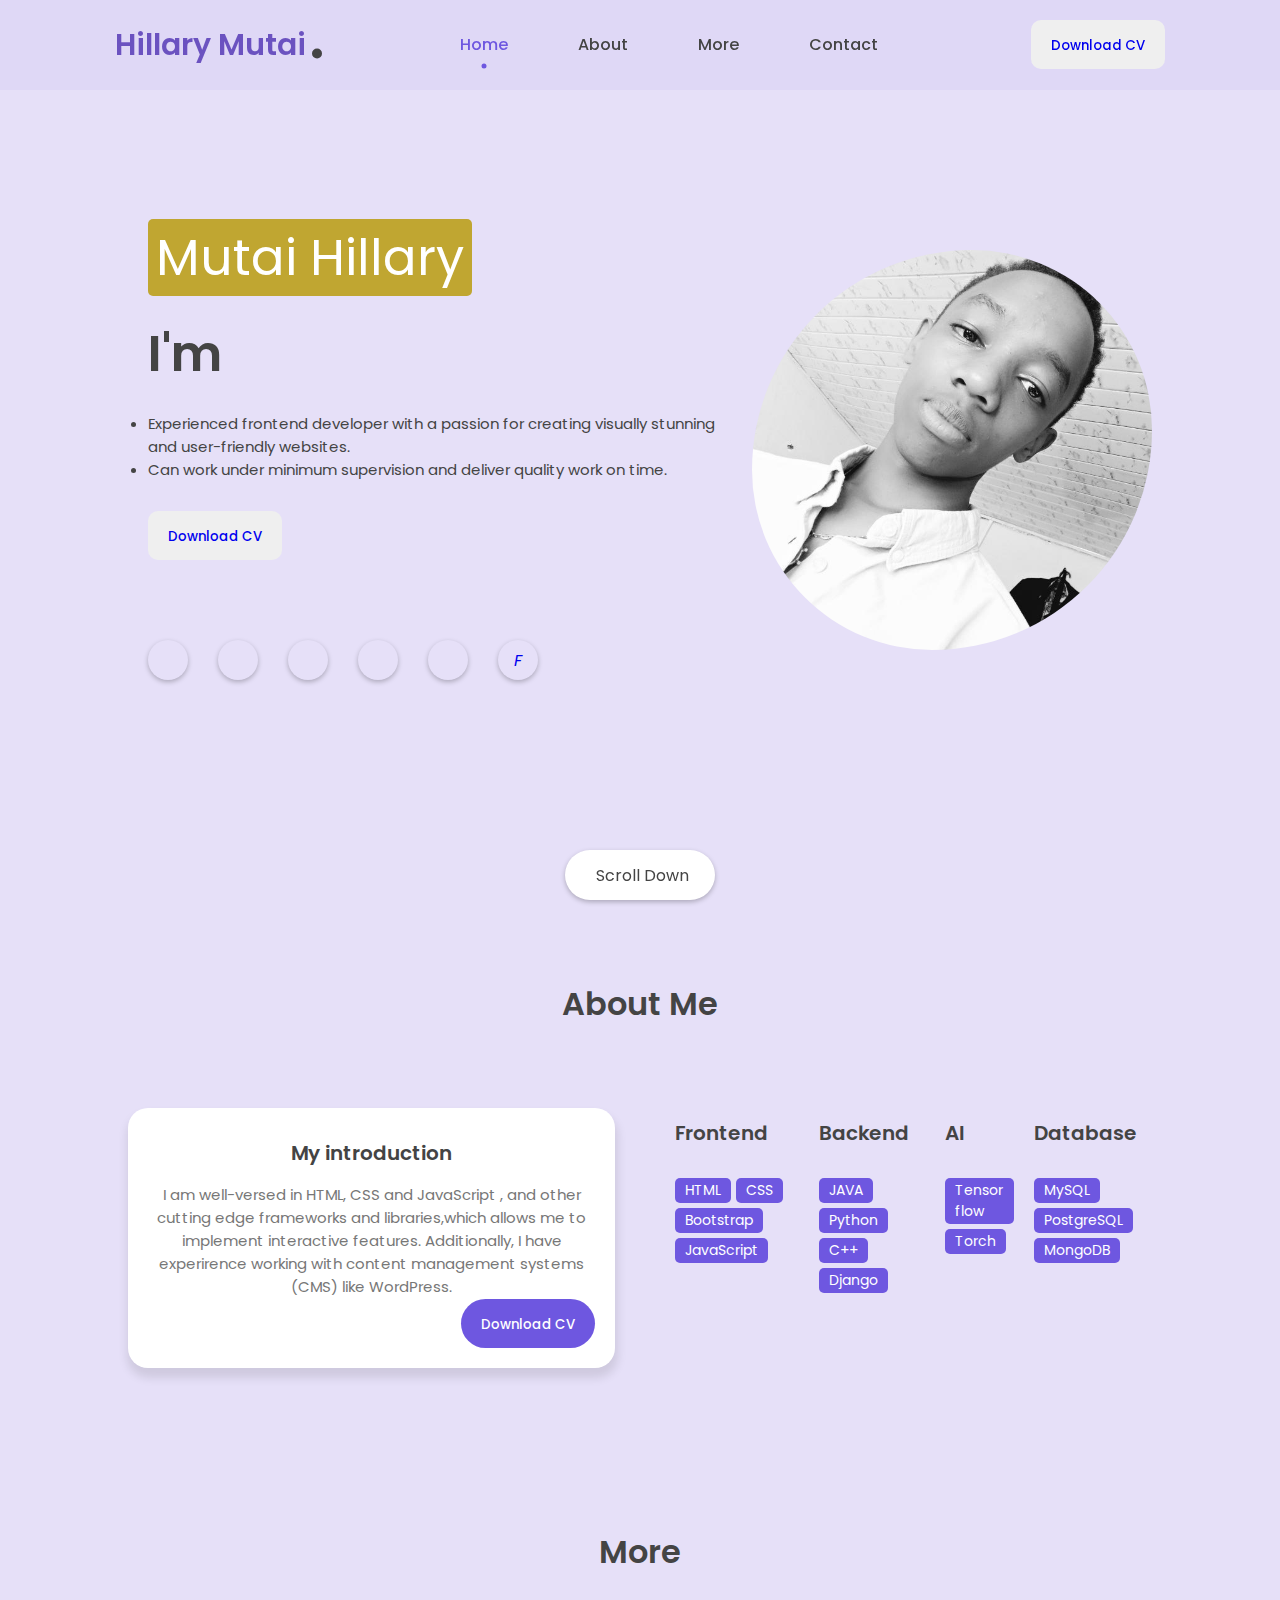
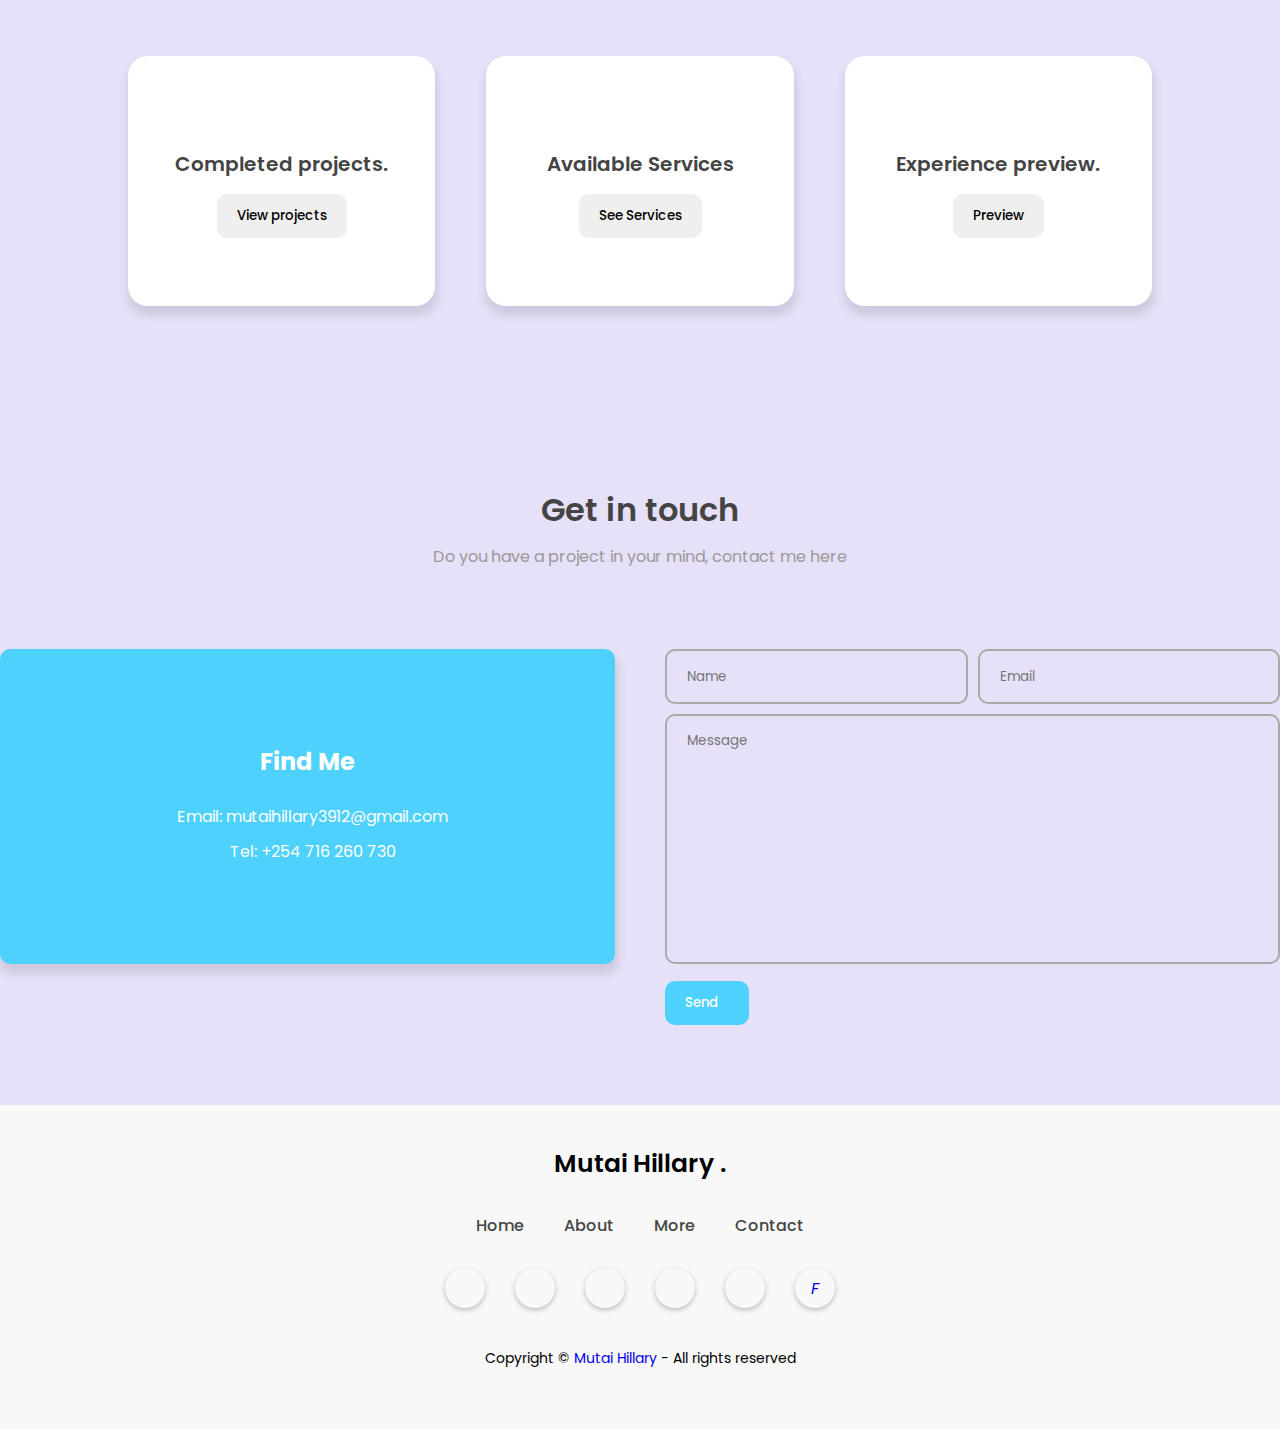
==== Mutaihillary.pt/index.html @ 70c1d271 "Add files via upload" ====
<!DOCTYPE html>
<html lang="en">

<head>
    <meta charset="UTF-8">
    <meta name="viewport" content="width=device-width, initial-scale=1.0">

    <!-- --------- UNICONS ---------- -->
    <link rel="stylesheet" href="https://unicons.iconscout.com/release/v4.0.8/css/line.css">

    <!-- --------- CSS ---------- -->
    <link rel="stylesheet" href="static/style.css">
    <!--<link rel="stylesheet" href="static/style2.css">-->

    <!-- --------- FAVICON ---------- -->
    <link rel="shortcut icon" href="static/file.png" type="image/x-icon">

    <title>Portfolio | Mutai Hillary</title>
</head>

<body>
    <div class="container">
        <!-- --------------- HEADER --------------- -->
        <nav id="header">
            <div class="nav-logo">
                <p class="nav-name">Hillary Mutai</p>
                <span>.</span>
            </div>
            <div class="nav-menu" id="myNavMenu">
                <ul class="nav_menu_list">
                    <li class="nav_list">
                        <a href="#home" class="nav-link active-link">Home</a>
                        <div class="circle"></div>
                    </li>
                    <li class="nav_list">
                        <a href="#about" class="nav-link">About</a>
                        <div class="circle"></div>
                    </li>
                    <li class="nav_list">
                        <a href="#projects" class="nav-link">More</a>
                        <div class="circle"></div>
                    </li>
                    <li class="nav_list">
                        <a href="#contact" class="nav-link">Contact</a>
                        <div class="circle"></div>
                    </li>
                </ul>
            </div>
            <div class="nav-button">
                <button class="btn"><a
                    href="https://d.docs.live.net/e5773b0137649f0c/Hillary%20Kiprotich%20Mutai%20CV.docx">Download
                    CV <i class="uil uil-file-alt"></i></a></button>
            </div>
            <div class="nav-menu-btn">
                <i class="uil uil-bars" onclick="myMenuFunction()"></i>
            </div>
        </nav>


        <!-- -------------- MAIN ---------------- -->
        <main class="wrapper">
            <!-- -------------- FEATURED BOX ---------------- -->
            <section class="featured-box" id="home">
                <div class="featured-text">
                    <div class="featured-text-card">
                        <span>Mutai Hillary</span>
                    </div>
                    <div class="featured-name">
                        <p>I'm <span class="typedText"></span></p>
                    </div>
                    <div class="featured-text-info">
                        <ul>
                            <li>
                                <p>Experienced frontend developer with a passion for creating visually stunning
                                    and user-friendly websites.
                                </p>
                            </li>
                            <li>
                                <p>Can work under minimum supervision and deliver quality work on time.
                                </p>
                            </li>
                        </ul>
                    </div>
                    <div class="featured-text-btn">
                        <!-- <button class="btn blue-btn">Hire Me</button> -->
                        <button class="btn"><a
                                href="https://d.docs.live.net/e5773b0137649f0c/Hillary%20Kiprotich%20Mutai%20CV.docx">Download
                                CV <i class="uil uil-file-alt"></i></a></button>
                    </div>
                    <div class="social_icons">
                        <div class="icon"><a href="https://instagram.com" title="Instagram-Not Available"><i
                                    class="uil uil-instagram"></i></a></i>
                        </div>
                        <div class="icon"><a
                                href="https://www.linkedin.com/in/hillary-mutai-5107872bb?utm_source=share&utm_campaign=share_via&utm_content=profile&utm_medium=android_app"
                                title="Linkedin"><i class="uil uil-linkedin-alt"></i></a></div>
                        <div class="icon"><a href="https://github.com/Machuge27/Machege27.github.io" title="Github"><i
                                    class="uil uil-github-alt"></i></a></div>
                        <div class="icon"><a href="https://www.facebook.com/hillux.mt?mibextid=rS40aB7S9Ucbxw6v"
                                title="Facebook"><i class="uil uil-facebook-f"></i></a>
                        </div>
                        <div class="icon"><a href="https://x.com/Hilla20636498?t=LS4dMrYptobsEh9jYPH9iw&s=08"
                                title="X"><i class="uil uil-twitter"></i></a></div>
                        <div class="icon"><a href="https://www.fiverr.com/"><i class="uil uil-fiverr"
                                    title="Fiver">F</i></a></div>
                    </div>

                </div>
                <div class="featured-image">
                    <div class="image">
                        <img src="static/file.png" alt="avatar">
                    </div>
                </div>
                <div class="scroll-icon-box">
                    <a href="#about" class="scroll-btn">
                        <i class="uil uil-mouse-alt"></i>
                        <p>Scroll Down</p>
                    </a>
                </div>

            </section>
            <!-- -------------- ABOUT BOX ---------------- -->
            <section class="section" id="about">
                <div class="top-header">
                    <h1>About Me</h1>
                </div>
                <div class="row">
                    <div class="col">
                        <div class="about-info">
                            <h3>My introduction</h3>
                            <p>I am well-versed in HTML, CSS and JavaScript , and other cutting edge
                                frameworks and libraries,which allows me to implement interactive features.
                                Additionally, I have experirence working with content management systems (CMS) like
                                WordPress.
                            </p>
                            <div class="about-btn">
                                <button class="btn"><a
                                    href="https://d.docs.live.net/e5773b0137649f0c/Hillary%20Kiprotich%20Mutai%20CV.docx">Download
                                    CV <i class="uil uil-file-alt"></i></a></button>
                            </div>
                        </div>
                    </div>
                    <div class="col">
                        <div class="skills-box">
                            <div class="skills-header">
                                <h3>Frontend</h3>
                            </div>
                            <div class="skills-list">
                                <span>HTML</span>
                                <span>CSS</span>
                                <span>Bootstrap</span>
                                <span>JavaScript</span>
                            </div>
                        </div>
                        <div class="skills-box">
                            <div class="skills-header">
                                <h3>Backend</h3>
                            </div>
                            <div class="skills-list">
                                <span>JAVA</span>
                                <span>Python</span>
                                <span>C++</span>
                                <span>Django</span>
                            </div>
                        </div>
                        <div class="skills-box">
                            <div class="skills-header">
                                <h3>AI</h3>
                            </div>
                            <div class="skills-list">
                                <span>Tensor flow</span>
                                <span>Torch</span>
                            </div>
                        </div>
                        <div class="skills-box">
                            <div class="skills-header">
                                <h3>Database</h3>
                            </div>
                            <div class="skills-list">
                                <span>MySQL</span>
                                <span>PostgreSQL</span>
                                <span>MongoDB</span>
                            </div>
                        </div>
                    </div>
                </div>

            </section>

            <!-- -------------- PROJECT BOX ---------------- -->

            <section class="section" id="projects">
                <div class="top-header">
                    <h1>More</h1>
                </div>
                <div class="project-container">
                    <div class="project-box">
                        <i class="uil uil-briefcase-alt"></i>
                        <h3>Completed projects.</h3>
                        <label> <button class="btn" id="p-btn" onclick="showDits()">View projects</button></label>
                    </div>
                    <div class="project-box">
                        <i class="uil uil-users-alt"></i>
                        <h3>Available Services</h3>
                        <label><button class="btn" id="s-btn" onclick="showDits()">See Services</button></label>
                    </div>
                    <div class="project-box">
                        <i class="uil uil-award"></i>
                        <h3>Experience preview.</h3>
                        <label><button class="btn" id="e-btn" onclick="showDits()">Preview</button></label>
                    </div>
                </div>
                <!-- TOTO: create a js fxn to display one modal at a time when either s-btn/p-btn/ebtn is clicked -->
                <div class="modals">
                    <div class="projects-modal open">
                        <p>Here are a sample of done projects and a brief description:<span class="close-icon">
                                &times;</span></p>

                        <div class="carousel">
                            <!-- list item -->
                            <div class="list">
                                <div class="item">
                                    <img src="https://media.istockphoto.com/id/1350722246/photo/server-room-background.jpg?s=1024x1024&w=is&k=20&c=xV6l5D7uB0tf_sE3YtDUBX29WaUKFEmhs3J4up6TukU=">
                                    <div class="content">
                                        <div class="author">HILLARY</div>
                                        <div class="title">Task Manager App</div>
                                        <div class="topic">Project Sammury</div>
                                        <div class="des">
                                            A web application for managing tasks, allowing users to create, edit, and delete tasks with due dates and priority levels.
                                        </div>
                                        <div class="buttons">
                                            <button>SEE MORE</button>
                                        </div>
                                    </div>
                                </div>
                                <div class="item">
                                    <img src="https://cdn.pixabay.com/photo/2017/01/26/02/06/platter-2009590_1280.jpg">
                                    <div class="content">
                                        <div class="author">HILLARY</div>
                                        <div class="title">Recipe Finder</div>
                                        <div class="topic">Project Sammury</div>
                                        <div class="des">
                                            An app that lets users search for recipes based on ingredients, view detailed instructions, and save favorite recipes.
                                        </div>
                                        <div class="buttons">
                                            <button>SEE MORE</button>
                                        </div>
                                    </div>
                                </div>
                                <div class="item">
                                    <img src="https://cdn.pixabay.com/photo/2018/02/06/14/07/ease-3134828_960_720.jpg">
                                    <div class="content">
                                        <div class="author">HILLARY</div>
                                        <div class="title">Fitness Tracker</div>
                                        <div class="topic">Project Sammury</div>
                                        <div class="des">
                                            Track workouts and progress, set goals, and view statistics. Includes features like workout logging, exercise database, and progress charts.
                                        </div>
                                        <div class="buttons">
                                            <button>SEE MORE</button>
                                        </div>
                                    </div>
                                </div>
                                <div class="item">
                                    <img src="https://media.istockphoto.com/id/1498640548/photo/new-2024-year-progress-bar-on-digital-lcd-display-with-reflection.jpg?s=1024x1024&w=is&k=20&c=9Qqxk5LrVHhbi2n0a9hVE9p6qSQm8OgUph75nmBewcU=">
                                    <div class="content">
                                        <div class="author">HILLARY</div>
                                        <div class="title">Budget Tracker</div>
                                        <div class="topic">Project Sammury</div>
                                        <div class="des">
                                             Manage finances by tracking expenses, categorizing transactions, setting budgets, and generating reports. Helps users stay organized and monitor spending habits.
                                        </div>
                                        <div class="buttons">
                                            <button>SEE MORE</button>
                                        </div>
                                    </div>
                                </div>
                            </div>
                            <!-- list thumnail -->
                            <div class="thumbnail">
                                <div class="item">
                                    <img src="https://media.istockphoto.com/id/1350722246/photo/server-room-background.jpg?s=1024x1024&w=is&k=20&c=xV6l5D7uB0tf_sE3YtDUBX29WaUKFEmhs3J4up6TukU=">
                                    <div class="content">
                                        <div class="title">
                                            Task Manager App
                                        </div>
                                        <!--<div class="description">
                                            Description
                                        </div>-->
                                    </div>
                                </div>
                                <div class="item">
                                    <img src="https://i.pinimg.com/originals/c0/68/99/c06899ac1992ed4eee31443d608dfad8.jpg">
                                    <div class="content">
                                        <div class="title">
                                            Recipe Finder
                                        </div>
                                        <!--<div class="description">
                                            Description
                                        </div>-->
                                    </div>
                                </div>
                                <div class="item">
                                    <img src="https://cdn.pixabay.com/photo/2014/12/01/15/50/golf-552906_960_720.jpg">
                                    <div class="content">
                                        <div class="title">
                                            Fitness Tracker
                                        </div>
                                        <!--<div class="description">
                                            Description
                                        </div>-->
                                    </div>
                                </div>
                                <div class="item">
                                    <img src="https://i.pinimg.com/564x/3b/9b/8e/3b9b8e9f4f20fa5b9e9b0391f98f4ad6.jpg">
                                    <div class="content">
                                        <div class="title">
                                            Budget Tracker
                                        </div>
                                        <!--<div class="description">
                                            Description
                                        </div>-->
                                    </div>
                                </div>
                            </div>
                            <!-- next prev -->

                            <div class="arrows">
                                <button id="prev">
                                    < </button>
                                        <button id="stop">||</button>
                                        <button id="next"> > </button>
                            </div>
                            <!-- time running -->
                            <div class="time"></div>
                        </div>
                    </div>
                    <div class="services-modal open">
                        <p>This are my Services:<span class="close-icon"> &times;</span></p>
                        <div class="modal-content">
                            <ul>
                                <li>Front-end Design and Development</li>
                                <ul style="margin-left:20px">
                                    <li>HTML</li>
                                    <li>CSS</li>
                                    <li>Javascript</li>
                                </ul>
                                <li>Back-end Design and Implementation</li>
                                <ul style="margin-left:20px">
                                    <li>Flask</li>
                                    <li>Django</li>
                                    <li>Javascript</li>
                                </ul>
                                <li>Artificial Intelligence</li>
                                <ul style="margin-left:20px">
                                    <li>Machine learning</li>
                                    <li>----</li>
                                    <li>-----</li>
                                </ul>
                                <li>Database Modeling, implementation and management</li>
                                <ul style="margin-left:20px">
                                    <li>MySQL</li>
                                    <li>---------</li>
                                    <li>--------------</li>
                                </ul>
                                <li>Academic writing</li>
                                <li>Account management.</li>
                            </ul>
                        </div>
                    </div>
                    <div class="experience-modal open">
                        <p>Below is the summay of my work experience. <span class="close-icon"> &times;</span></p>
                        <video autoplay muted loop>
                            <source src="https://static.vecteezy.com/system/resources/previews/007/651/504/mp4/blue-cpu-circuit-futuristic-technology-motion-background-abstract-3d-generic-concept-of-technology-engineering-and-artificial-intelligence-depth-of-field-settings-video.mp4" type="video/mp4">
                        </video>
                        <ul>
                            <li>Currently i have no working experience but i've been working on some personal projects
                                included in the  <a href="#projects">above</a>. projects list.</li>
                            <li>Currently I'm actively looking for a job.</li>
                            <li>If you have something i can help with please don't hasitate to contact me
                                through the <a href="#contact">below</a>.</li>
                        </ul>

                    </div>
                </div>
    </div>
    </section>

    <!-- -------------- CONTACT BOX ---------------- -->

    <section class="section" id="contact">
        <div class="top-header">
            <h1>Get in touch</h1>
            <span>Do you have a project in your mind, contact me here</span>
        </div>
        <div class="row">
            <div class="col">
                <div class="contact-info">
                    <h2>Find Me <i class="uil uil-corner-right-down"></i></h2>
                    <p><i class="uil uil-envelope"></i> Email: mutaihillary3912@gmail.com</p>
                    <p><i class="uil uil-phone"></i> Tel: +254 716 260 730</p>
                </div>
            </div>
            <div class="col">
                <div class="form-control">
                    <div class="form-inputs">
                        <input id="nameInput" type="text" class="input-field" placeholder="Name">
                        <input id="emailInput" type="text" class="input-field" placeholder="Email">
                    </div>
                    <div class="text-area">
                        <textarea id="messageInput" placeholder="Message"></textarea>
                    </div>
                    <div class="form-button">
                        <button id="sendButton" class="btn">Send <i class="uil uil-message"></i></button>
                    </div>
                </div>
            </div>
        </div>
    </section>

    </main>


    <!-- --------------- FOOTER --------------- -->
    <footer>
        <div class="top-footer">
            <p>Mutai Hillary .</p>
        </div>
        <div class="middle-footer">
            <ul class="footer-menu">
                <li class="footer_menu_list">
                    <a href="#home">Home</a>
                </li>
                <li class="footer_menu_list">
                    <a href="#about">About</a>
                </li>
                <li class="footer_menu_list">
                    <a href="#projects">More</a>
                </li>
                <li class="footer_menu_list">
                    <a href="#contact">Contact</a>
                </li>
            </ul>
        </div>
        <div class="footer-social-icons">
            <div class="icon"><a href="https://instagram.com" title="Instagram-Not Available"><i
                        class="uil uil-instagram"></i></a></i>
            </div>
            <div class="icon"><a
                    href="https://www.linkedin.com/in/hillary-mutai-5107872bb?utm_source=share&utm_campaign=share_via&utm_content=profile&utm_medium=android_app"
                    title="Linkedin"><i class="uil uil-linkedin-alt"></i></a></div>
            <div class="icon"><a href="https://github.com/Machuge27/Machege27.github.io" title="Github"><i
                        class="uil uil-github-alt"></i></a></div>
            <div class="icon"><a href="https://www.facebook.com/hillux.mt?mibextid=rS40aB7S9Ucbxw6v" title="Facebook"><i
                        class="uil uil-facebook-f"></i></a>
            </div>
            <div class="icon"><a href="https://x.com/Hilla20636498?t=LS4dMrYptobsEh9jYPH9iw&s=08" title="X"><i
                        class="uil uil-twitter"></i></a></div>
            <div class="icon"><a href="https://www.fiverr.com/"><i class="uil uil-fiverr" title="Fiver">F</i></a></div>
        </div>
        <div class="bottom-footer">
            <p>Copyright &copy; <a href="#home" style="text-decoration: none;">Mutai Hillary</a> - All rights
                reserved</p>
        </div>
    </footer>

    </div>




    <!-- ----- TYPING JS Link ----- -->
    <script src="https://unpkg.com/typed.js@2.0.16/dist/typed.umd.js"></script>

    <!-- ----- SCROLL REVEAL JS Link----- -->
    <script src="https://unpkg.com/scrollreveal"></script>

    <script>
        function showDits() {
            const projectsModal = document.querySelector(".projects-modal");
            const servicesModal = document.querySelector(".services-modal");
            const experienceModal = document.querySelector(".experience-modal");

            const pBtn = document.getElementById("p-btn");
            const sBtn = document.getElementById("s-btn");
            const eBtn = document.getElementById("e-btn");

            pBtn.addEventListener('click', () => {
                projectsModal.style.display = "block";
                servicesModal.style.display = "none";
                experienceModal.style.display = "none";
                const modalOffsetTop = projectsModal.offsetTop + (projectsModal.offsetHeight / 2) - (window.innerHeight / 2);
                window.scrollTo({
                    top: modalOffsetTop,
                    behavior: 'smooth'
                });
            });

            sBtn.addEventListener('click', () => {
                projectsModal.style.display = "none";
                servicesModal.style.display = "block";
                experienceModal.style.display = "none";
                const modalOffsetTop = servicesModal.offsetTop + (servicesModal.offsetHeight / 2) - (window.innerHeight / 2);
                window.scrollTo({
                    top: modalOffsetTop,
                    behavior: 'smooth'
                });
            });

            eBtn.addEventListener('click', () => {
                projectsModal.style.display = "none";
                servicesModal.style.display = "none";
                experienceModal.style.display = "block";
                const modalOffsetTop = experienceModal.offsetTop + (experienceModal.offsetHeight / 2) - (window.innerHeight / 2);
                window.scrollTo({
                    top: modalOffsetTop,
                    behavior: 'smooth'
                });
            });

            const closeIcons = document.querySelectorAll(".close-icon");
            closeIcons.forEach(icon => {
                icon.addEventListener('click', () => {
                    projectsModal.style.display = "none";
                    servicesModal.style.display = "none";
                    experienceModal.style.display = "none";
                });
            });
        }

        showDits();
        document.getElementById('sendButton').addEventListener('click', function() {
            // Get input field values
            var name = document.getElementById('nameInput').value;
            var email = document.getElementById('emailInput').value;
            var message = document.getElementById('messageInput').value;
            
            // Validate input fields (you can add more validation if needed)
            if (name.trim() === '' || email.trim() === '' || message.trim() === '') {
                alert('Please fill in all fields');
                return;
            }
            
            // Prepare data to send to Flask backend
            var data = {
                name: name,
                email: email,
                message: message
            };
            console.log(data);
            // Send data to Flask backend using fetch API
            fetch('/send-email', {
                method: 'POST',
                headers: {
                    'Content-Type': 'application/json'
                },
                body: JSON.stringify(data)
            })
            .then(response => {
                if (response.ok) {
                    alert('Email sent successfully');
                    // Clear input fields after successful submission
                    document.getElementById('nameInput').value = '';
                    document.getElementById('emailInput').value = '';
                    document.getElementById('messageInput').value = '';
                } else {
                    alert('Failed to send email');
                }
            })
            .catch(error => {
                console.error('Error sending email:', error);
                alert('An error occurred while sending email');
            });
        });
        /* ----- NAVIGATION BAR FUNCTION ----- */
function myMenuFunction() {
    var menuBtn = document.getElementById("myNavMenu");
  
    if (menuBtn.className === "nav-menu") {
      menuBtn.className += " responsive";
    } else {
      menuBtn.className = "nav-menu";
    }
  }
  
  /* ----- ADD SHADOW ON NAVIGATION BAR WHILE SCROLLING ----- */
  window.onscroll = function () { headerShadow() };
  
  function headerShadow() {
    const navHeader = document.getElementById("header");
  
    if (document.body.scrollTop > 50 || document.documentElement.scrollTop > 50) {
  
      navHeader.style.boxShadow = "0 1px 6px rgba(0, 0, 0, 0.1)";
      navHeader.style.height = "70px";
      navHeader.style.lineHeight = "70px";
  
    } else {
  
      navHeader.style.boxShadow = "none";
      navHeader.style.height = "90px";
      navHeader.style.lineHeight = "90px";
  
    }
  }
  
  
  /* ----- TYPING EFFECT ----- */
  var typingEffect = new Typed(".typedText", {
    strings: ["Designer", "Front-end-Developer", "Back-end-Developer"],
    loop: true,
    typeSpeed: 100,
    backSpeed: 80,
    backDelay: 2000
  })
  
  
  /* ----- ## -- SCROLL REVEAL ANIMATION -- ## ----- */
  const sr = ScrollReveal({
    origin: 'top',
    distance: '80px',
    duration: 2000,
    reset: true
  })
  
  /* -- HOME -- */
  sr.reveal('.featured-text-card', {})
  sr.reveal('.featured-name', { delay: 100 })
  sr.reveal('.featured-text-info', { delay: 200 })
  sr.reveal('.featured-text-btn', { delay: 200 })
  sr.reveal('.social_icons', { delay: 200 })
  sr.reveal('.featured-image', { delay: 300 })
  
  
  /* -- PROJECT BOX -- */
  sr.reveal('.project-box', { interval: 200 })
  
  /* -- HEADINGS -- */
  sr.reveal('.top-header', {})
  
  /* ----- ## -- SCROLL REVEAL LEFT_RIGHT ANIMATION -- ## ----- */
  
  /* -- ABOUT INFO & CONTACT INFO -- */
  const srLeft = ScrollReveal({
    origin: 'left',
    distance: '80px',
    duration: 2000,
    reset: true
  })
  
  srLeft.reveal('.about-info', { delay: 100 })
  srLeft.reveal('.contact-info', { delay: 100 })
  
  /* -- ABOUT SKILLS & FORM BOX -- */
  const srRight = ScrollReveal({
    origin: 'right',
    distance: '80px',
    duration: 2000,
    reset: true
  })
  
  srRight.reveal('.skills-box', { delay: 100 })
  srRight.reveal('.form-control', { delay: 100 })
  
  
  
  /* ----- CHANGE ACTIVE LINK ----- */
  
  const sections = document.querySelectorAll('section[id]')
  
  function scrollActive() {
    const scrollY = window.scrollY;
  
    sections.forEach(current => {
      const sectionHeight = current.offsetHeight,
        sectionTop = current.offsetTop - 50,
        sectionId = current.getAttribute('id')
  
      if (scrollY > sectionTop && scrollY <= sectionTop + sectionHeight) {
  
        document.querySelector('.nav-menu a[href*=' + sectionId + ']').classList.add('active-link')
  
      } else {
  
        document.querySelector('.nav-menu a[href*=' + sectionId + ']').classList.remove('active-link')
  
      }
    })
  }
  
  
  
  window.addEventListener('scroll', scrollActive)
  
  //coraucel prjects sectiomn
  let nextBtn = document.getElementById('next');
  let prevBtn = document.getElementById('prev');
  let stopBtn = document.getElementById('stop');
  
  let carouselDom = document.querySelector('.carousel');
  let SliderDom = carouselDom.querySelector('.carousel .list');
  let thumbnailBorderDom = document.querySelector('.carousel .thumbnail');
  let thumbnailItemsDom = thumbnailBorderDom.querySelectorAll('.item');
  let timeDom = document.querySelector('.carousel .time');
  
  thumbnailBorderDom.appendChild(thumbnailItemsDom[0]);
  let timeRunning = 3000;
  let timeAutoNext = 7000;
  
  nextBtn.onclick = function () {
      showSlider('next');
  }
  
  prevBtn.onclick = function () {
      showSlider('prev');
  }
  
  stopBtn.onclick = function () {
      toggleCarousel();
  }
  
  let runTimeOut;
  let runNextAuto = setTimeout(() => {
      next.click();
  }, timeAutoNext)
  
  function showSlider(type) {
      let SliderItemsDom = SliderDom.querySelectorAll('.carousel .list .item');
      let thumbnailItemsDom = document.querySelectorAll('.carousel .thumbnail .item');
  
      if (type === 'next') {
          SliderDom.appendChild(SliderItemsDom[0]);
          thumbnailBorderDom.appendChild(thumbnailItemsDom[0]);
          carouselDom.classList.add('next');
      } else if (type === 'prev') {
          SliderDom.prepend(SliderItemsDom[SliderItemsDom.length - 1]);
          thumbnailBorderDom.prepend(thumbnailItemsDom[thumbnailItemsDom.length - 1]);
          carouselDom.classList.add('prev');
      }
  
      clearTimeout(runTimeOut);
      runTimeOut = setTimeout(() => {
          carouselDom.classList.remove('next');
          carouselDom.classList.remove('prev');
      }, timeRunning);
  
      clearTimeout(runNextAuto);
      runNextAuto = setTimeout(() => {
          next.click();
      }, timeAutoNext)
  }
  
  function toggleCarousel() {
      stopBtn.classList.toggle('active');
      runNextAuto = stopBtn.classList.contains('active') ? setTimeout(() => {
          next.click();
      }, timeAutoNext) : clearTimeout(runNextAuto);
  }
  
  /*
function showDits() {
  const projectsModal = document.querySelector(".projects-modal");
  const servicesModal = document.querySelector(".services-modal");
  const experienceModal = document.querySelector(".experience-modal");

  const pBtn = document.getElementById("p-btn");
  const sBtn = document.getElementById("s-btn");
  const eBtn = document.getElementById("e-btn");

  pBtn.addEventListener('click', () => {
      projectsModal.style.display = "block";
      servicesModal.style.display = "none";
      experienceModal.style.display = "none";
      const modalOffsetTop = projectsModal.offsetTop + (projectsModal.offsetHeight / 2) - (window.innerHeight / 2);
      window.scrollTo({
          top: modalOffsetTop,
          behavior: 'smooth'
      });
  });

  sBtn.addEventListener('click', () => {
      projectsModal.style.display = "none";
      servicesModal.style.display = "block";
      experienceModal.style.display = "none";
      const modalOffsetTop = servicesModal.offsetTop + (servicesModal.offsetHeight / 2) - (window.innerHeight / 2);
      window.scrollTo({
          top: modalOffsetTop,
          behavior: 'smooth'
      });
  });

  eBtn.addEventListener('click', () => {
      projectsModal.style.display = "none";
      servicesModal.style.display = "none";
      experienceModal.style.display = "block";
      const modalOffsetTop = experienceModal.offsetTop + (experienceModal.offsetHeight / 2) - (window.innerHeight / 2);
      window.scrollTo({
          top: modalOffsetTop,
          behavior: 'smooth'
      });
  });

  const closeIcons = document.querySelectorAll(".close-icon");
  closeIcons.forEach(icon => {
      icon.addEventListener('click', () => {
          projectsModal.style.display = "none";
          servicesModal.style.display = "none";
          experienceModal.style.display = "none";
      });
  });
}

//showDits();
  */
    </script>
</body>

</html>
---- Mutaihillary.pt/static/style.css ----
/* ----- POPPINS FONT Link ----- */
@import url("https://fonts.googleapis.com/css2?family=Poppins:wght@400;500;600;700&display=swap");

/* ----- VARIABLES ----- */
:root {
  --body-color: rgba(221, 212, 245, 0.724);
  --color-white: rgb(255, 255, 255);

  --text-color-second: rgb(68, 68, 68);
  --text-color-third: rgba(63, 30, 171, 0.721);

  --first-color: rgb(110, 87, 224);
  --first-color-hover: rgb(40, 91, 212);

  --second-color: rgba(0, 200, 255, 0.662);
  --third-color: rgb(192, 166, 49);
  --first-shadow-color: rgba(0, 0, 0, 0.1);
}

/* ----- BASE ----- */
* {
  margin: 0;
  padding: 0;
  box-sizing: border-box;
  font-family: "Poppins", sans-serif;
}

/* ----- SMOOTH SCROLL ----- */
html {
  scroll-behavior: smooth;
}

/* ----- CHANGE THE SCROLL BAR DESIGN ----- */
::-webkit-scrollbar {
  width: 5px;
  height: 5px;
  border-radius: 25px;
}
::-webkit-scrollbar-track {
  background: #c7c6c6;
}
::-webkit-scrollbar-thumb {
  background: #ccc;
  border-radius: 30px;
}
::-webkit-scrollbar-thumb:hover {
  background: #bbb;
}

/* ---##-- REUSABLE CSS --##--- */

/* ----- GLOBAL BUTTON DESIGN ----- */
.btn {
  font-weight: 500;
  padding: 12px 20px;
  background: #efefef;
  border: none;
  border-radius: 10px;
  cursor: pointer;
  transition: 0.4s;
  cursor: pointer;
}
.btn > i {
  margin-left: 10px;
}
.btn:hover {
  background: var(--second-color);
  color: var(--color-white);
}

/* ----- GLOBAL ICONS DESIGN ----- */
i {
  font-size: 16px;
}

/* ------- BASE -------- */
body {
  background: var(--body-color);
}
.container {
  width: 100%;
  position: relative;
}

/* ----- NAVIGATION BAR ----- */
nav {
  position: fixed;
  display: flex;
  justify-content: space-between;
  width: 100%;
  height: 90px;
  line-height: 90px;
  background: var(--body-color);
  padding-inline: 9vw;
  transition: 0.3s;
  z-index: 100;
}
.nav-logo {
  position: relative;
}
.nav-name {
  font-size: 30px;
  font-weight: 600;
  color: var(--text-color-third);
}
.nav-logo span {
  position: absolute;
  top: -15px;
  right: -20px;
  font-size: 5em;
  color: var(--text-color-second);
}
.nav-menu,
.nav_menu_list {
  display: flex;
}
.nav-menu .nav_list {
  list-style: none;
  position: relative;
}
.nav-link {
  text-decoration: none;
  color: var(--text-color-second);
  font-weight: 500;
  padding-inline: 15px;
  margin-inline: 20px;
}
.nav-menu-btn {
  display: none;
}
.nav-menu-btn i {
  font-size: 28px;
  cursor: pointer;
}
.active-link {
  position: relative;
  color: var(--first-color);
  transition: 0.3;
}
.active-link::after {
  content: "";
  position: absolute;
  left: 50%;
  bottom: -15px;
  transform: translate(-50%, -50%);
  width: 5px;
  height: 5px;
  background: var(--first-color);
  border-radius: 50%;
}

/* ----- WRAPPER DESIGN ----- */
.wrapper {
  padding-inline: 10vw;
}

/* ----- FEATURED BOX ----- */
.featured-box {
  position: relative;
  display: flex;
  height: 100vh;
  min-height: 700px;
}

/* ----- FEATURED TEXT BOX ----- */
.featured-text {
  position: relative;
  display: flex;
  justify-content: center;
  align-content: center;
  min-height: 80vh;
  flex-direction: column;
  width: 70%;
  padding-left: 20px;
}
.featured-text-card span {
  background: var(--third-color);
  color: var(--color-white);
  padding: 3px 8px;
  font-size: clamp(24px, 4vw, 50px);
  border-radius: 5px;
}
.featured-name {
  font-size: clamp(24px, 4vw, 50px);
  font-weight: 600;
  color: var(--text-color-second);
  margin-block: 20px;
}
.typedText {
  text-transform: capitalize;
  color: var(--text-color-third);
}
.featured-text-info {
  font-size: 15px;
  margin-bottom: 30px;
  color: var(--text-color-second);
}
.featured-text-btn {
  display: flex;
  gap: 20px;
}
.featured-text-btn > .blue-btn {
  background: var(--first-color);
  color: var(--color-white);
}
.featured-text-btn > .blue-btn:hover {
  background: var(--first-color-hover);
}
.social_icons {
  display: flex;
  margin-top: 5em;
  gap: 30px;
}
.icon {
  display: flex;
  justify-content: center;
  align-items: center;
  width: 40px;
  height: 40px;
  border-radius: 50%;
  box-shadow: 0px 2px 5px 0px rgba(0, 0, 0, 0.25);
  cursor: pointer;
}
.icon:hover {
  color: var(--first-color);
}

/* ----- FEATURED IMAGE BOX ----- */
.featured-image {
  display: flex;
  justify-content: right;
  align-content: center;
  min-height: 80vh;
  width: 50%;
  /* border: 2px solid red; */
}
.image {
  margin: auto 0;
  width: 400px;
  height: 400px;
  border-radius: 55% 45% 55% 45%;
  overflow: hidden;
  animation: imgFloat 7s ease-in-out infinite;
}
.image img {
  width: 400px;
  height: 400px;
  object-fit: cover;
}
@keyframes imgFloat {
  50% {
    transform: translateY(10px);
    border-radius: 45% 55% 45% 55%;
  }
}
.scroll-btn {
  position: absolute;
  bottom: 0;
  left: 50%;
  translate: -50%;
  display: flex;
  justify-content: center;
  align-items: center;
  width: 150px;
  height: 50px;
  gap: 5px;
  text-decoration: none;
  color: var(--text-color-second);
  background: var(--color-white);
  border-radius: 30px;
  box-shadow: 0 2px 5px 0 rgba(0, 0, 0, 0.25);
  z-index: 100;
}
.scroll-btn i {
  font-size: 20px;
}

/* ----- MAIN BOX ----- */
.section {
  padding-block: 5em;
}
.row {
  display: flex;
  justify-content: space-between;
  width: 100%;
  gap: 50px;
}
.col {
  display: flex;
  width: 50%;
}

/* -- ## --- RESUABLE CSS -- ## -- */
.top-header {
  text-align: center;
  margin-bottom: 5em;
}
.top-header h1 {
  font-weight: 600;
  color: var(--text-color-second);
  margin-bottom: 10px;
}
.top-header span {
  color: #999;
}
h3 {
  font-size: 20px;
  font-weight: 600;
  color: var(--text-color-second);
  margin-bottom: 15px;
}

/* ----- ABOUT INFO ----- */
.about-info {
  position: relative;
  display: flex;
  align-items: center;
  flex-direction: column;
  padding-block: 30px 70px;
  padding-inline: 20px;
  width: 100%;
  background: var(--color-white);
  box-shadow: 1px 8px 10px 2px var(--first-shadow-color);
  border-radius: 20px;
}
.about-info p {
  text-align: center;
  font-size: 15px;
  color: #777;
}
.about-btn button {
  position: absolute;
  right: 20px;
  bottom: 20px;
  background: var(--first-color);
  color: var(--color-white);
  border-radius: 30px;
}
.about-btn button:hover {
  background: var(--first-color-hover);
}
.about-btn button a {
  color: var(--color-white);
}

/* ----- ABOUT / SKILLS BOX ----- */
.skills-box {
  margin: 10px;
}
.skills-header {
  margin-bottom: 30px;
}
.skills-list {
  display: flex;
  flex-wrap: wrap;
  gap: 5px;
}
.skills-list span {
  font-size: 14px;
  background: var(--first-color);
  color: var(--color-white);
  padding: 2px 10px;
  border-radius: 5px;
}

/* ----- PROJECTS BOX ----- */
.project-container {
  display: flex;
  width: 100%;
  justify-content: space-between;
  gap: 20px;
  flex-wrap: wrap;
}
.project-box {
  position: relative;
  display: flex;
  justify-content: center;
  align-items: center;
  flex-direction: column;
  width: 30%;
  height: 250px;
  background: var(--color-white);
  border-radius: 20px;
  box-shadow: 1px 8px 10px 2px var(--first-shadow-color);
  overflow: hidden;
}
.project-box > i {
  font-size: 50px;
  color: #00b5e7;
  margin-bottom: 25px;
}
.project-box label {
  font-size: 15px;
  color: #777;
}
.project-box::after,
.contact-info::after {
  content: "";
  position: absolute;
  bottom: -100%;
  background: var(--second-color);
  width: 100%;
  height: 100%;
  transition: 0.4s;
  z-index: 1;
}
.project-box:hover.project-box::after,
.contact-info:hover.contact-info::after {
  bottom: 0;
}
.project-box:hover.project-box i,
.project-box:hover.project-box > h3,
.project-box:hover.project-box > label {
  color: var(--color-white);
  z-index: 2;
}

/* ----- CONTACT BOX ----- */
.contact-info {
  position: relative;
  display: flex;
  flex-direction: column;
  justify-content: center;
  align-items: center;
  padding: 20px 30px;
  width: 100%;
  height: 315px;
  background: var(--second-color);
  border-radius: 10px;
  box-shadow: 1px 8px 10px 2px var(--first-shadow-color);
  overflow: hidden;
}
.contact-info > h2 {
  color: var(--color-white);
  margin-bottom: 20px;
}
.contact-info > p {
  display: flex;
  align-items: center;
  gap: 10px;
  color: var(--color-white);
  margin-block: 5px;
}
.contact-info p > i {
  font-size: 18px;
}
.contact-info::after {
  background: var(--color-white);
}
.contact-info:hover.contact-info h2,
.contact-info:hover.contact-info p,
.contact-info:hover.contact-info i {
  color: #777;
  z-index: 2;
}

/* ----- CONTACT FORM ----- */
.form-control {
  display: flex;
  flex-direction: column;
  gap: 10px;
  width: 100%;
}
.form-inputs {
  display: flex;
  gap: 10px;
  width: 100%;
}
.input-field {
  width: 50%;
  height: 55px;
  background: transparent;
  border: 2px solid #aaa;
  border-radius: 10px;
  padding-inline: 20px;
  outline: none;
}
textarea {
  width: 100%;
  height: 250px;
  background: transparent;
  border: 2px solid #aaa;
  border-radius: 10px;
  padding: 15px 20px;
  outline: none;
  resize: none;
}
.form-button > .btn {
  display: flex;
  align-items: center;
  justify-content: center;
  background: var(--second-color);
  color: var(--color-white);
}
.form-button > .btn:hover {
  background: #00b5e7;
}
.form-button i {
  font-size: 18px;
  rotate: -45deg;
}

/* ----- FOOTER BOX ----- */
footer {
  display: flex;
  justify-content: center;
  align-items: center;
  flex-direction: column;
  row-gap: 30px;
  background: #f8f8f8;
  padding-block: 40px 60px;
}
.top-footer p {
  font-size: 25px;
  font-weight: 600;
}
.middle-footer .footer-menu {
  display: flex;
}
.footer_menu_list {
  list-style: none;
}
.footer_menu_list a {
  text-decoration: none;
  color: var(--text-color-second);
  font-weight: 500;
  margin-inline: 20px;
}
.footer-social-icons {
  display: flex;
  gap: 30px;
}
.bottom-footer {
  font-size: 14px;
  margin-top: 10px;
}

/* ----- MEDIA QUERY == 1024px / RESPONSIVE ----- */
@media only screen and (max-width: 1024px) {
  .featured-text {
    padding: 0;
  }
  .image,
  .image img {
    width: 320px;
    height: 320px;
  }
}

/* ----- MEDIA QUERY == 900px / RESPONSIVE ----- */
@media only screen and (max-width: 900px) {
  .nav-button {
    display: none;
  }
  .nav-menu.responsive {
    left: 0;
  }
  .nav-menu {
    position: fixed;
    top: 80px;
    left: -100%;
    flex-direction: column;
    justify-content: center;
    align-items: center;
    background: rgba(255, 255, 255, 0.7);
    backdrop-filter: blur(20px);
    width: 50%;
    min-height: 450px;
    height: 90vh;
    transition: 0.3s;
    border: 2px solid red;
  }
  .nav_menu_list {
    flex-direction: column;
  }
  .nav-menu-btn {
    display: flex;
    align-items: center;
    justify-content: center;
  }
  .featured-box {
    flex-direction: column;
    justify-content: center;
    height: 100vh;
  }
  .featured-text {
    width: 100%;
    order: 2;
    justify-content: center;
    align-content: flex-start;
    min-height: 60vh;
  }
  .social_icons {
    margin-top: 2em;
  }
  .featured-image {
    order: 1;
    justify-content: center;
    min-height: 150px;
    width: 100%;
    margin-top: 65px;
  }
  .image,
  .image img {
    width: 150px;
    height: 150px;
  }
  .row {
    display: flex;
    flex-direction: column;
    justify-content: center;
    gap: 50px;
  }
  .col {
    display: flex;
    justify-content: center;
    width: 100%;
  }
  .about-info,
  .contact-info {
    width: 100%;
  }
  .project-container {
    justify-content: center;
  }
  .project-box {
    width: 80%;
  }
}

/* ----- MEDIA QUERY == 540px / RESPONSIVE ----- */

@media only screen and (max-width: 540px) {
  .featured-name {
    font-size: 40px;
  }
  .project-box {
    width: 100%;
  }
  .form-inputs {
    flex-direction: column;
  }
  .input-field {
    width: 100%;
  }
}

.modals {
  /* border: 1px solid rgb(40, 91, 212); */
  margin-top: 20px;
  border-radius: 10px;
}

.modals .projects-modal {
  /* border: 1px solid rgb(212, 40, 92); */
  border-radius: 10px;
  display: none;
  height: 0;
  overflow: auto;
  background-color: rgba(248, 245, 245, 0.551);
  transition: height 20s ease;
}
.modals .services-modal {
  /* border: 1px solid rgb(212, 40, 92); */
  border-radius: 10px;
  display: none;
  height: 0;
  overflow: auto;
  background-color: rgba(248, 245, 245, 0.551);
  transition: height 20s ease;
}
.modals .experience-modal {
  /* border: 1px solid rgb(212, 40, 92); */
  border-radius: 10px;
  display: none;
  height: 0;
  overflow: auto;
  background-color: rgba(248, 245, 245, 0.551);
  transition: height 20s ease;
}

.modals .projects-modal.open {
  height: 650px;
  padding-inline: 20px;
  padding-block: 10px;
  font-size: clamp(14px, 3vw, 18px);
}
.services-modal.open,
.experience-modal.open {
  height: 550px;
  padding-inline: 20px;
  padding-block: 10px;
}
.modals .projects-modal.open,
.services-modal.open,
.experience-modal.open span p {
  position: sticky;
}
/* .modal-content {
  padding: 20px 10px;
  display: flex;
  flex-direction: row;
} */

/* Make the 'close-icon' span sticky */
.close-icon {
  padding: 5px;
  position: sticky;
  top: 0;
  background-color: white;
  float: right;
  border-radius: 5px;
  cursor: pointer;
  color: black;
}

/* Make the 'P' elements inside the modal sticky */
.projects-modal p,
.services-modal p,
.experience-modal p {
  left: 10px;
  position: sticky;
  top: 0; /* Stick the paragraph to the top */
  background-color: transparent; /* Ensure the background color is consistent */
  z-index: 1001; /* Ensure the paragraph appears above other content */
  margin: 5px 0;
}
.experience-modal {
  position: relative;
}
.experience-modal video {
  position: absolute;
  top: 0;
  left: 0;
  width: 100%; /* Make the video cover the entire modal */
  height: 100%;
  object-fit: cover;
  z-index: -1; /* Place the video behind other content */
}
.services-modal ul {
  margin-left: 30px;
}

.experience-modal ul {
  margin-left: 30px;
  color: white;
}
.services-modal p,
.experience-modal p {
  font-weight: bold;
  color: var(--text-color-third);
}

/* OTHER CSSs*/

@import url("https://fonts.googleapis.com/css2?family=Poppins:ital,wght@0,100;0,200;0,300;0,400;0,500;0,600;0,700;0,800;0,900;1,100;1,200;1,300;1,400;1,500;1,600;1,700;1,800;1,900&display=swap");
/* body{
    margin: 0;
    background-color: #000;
    color: #eee;
    font-family: Poppins;
    font-size: 12px;
} */
a {
  text-decoration: none;
}
/* carousel */
.carousel {
  height: 90%;
  margin-top: 30px;
  width: 99%;
  overflow: hidden;
  position: relative;
}
.carousel .list .item {
  width: 100%;
  height: 100%;
  position: absolute;
  inset: 0 0 0 0;
}
.carousel .list .item img {
  width: 100%;
  /* min-height: 100%; */
  height: auto;
  object-fit: cover;
}
.carousel .list .item .content {
  position: absolute;
  top: 10%;
  width: 1140px;
  max-width: 80%;
  left: 45%;
  transform: translateX(-50%);
  padding-right: 30%;
  box-sizing: border-box;
  color: #fff;
  text-shadow: 0 5px 10px #0004;
}
.carousel .list .item .author {
  font-weight: bold;
  letter-spacing: 10px;
  font-size: clamp(7px, 3vw, 24px);
}
.carousel .list .item .title,
.carousel .list .item .topic {
  font-size: 5em;
  font-weight: bold;
  line-height: 1.3em;
  font-size: clamp(12px, 4vw, 32px);
}
.carousel .list .item .topic {
  color: #f1683a;
}
.carousel .list .item .des {
  color: #09cffc;
  border-left: 5px solid #2b32f9e2;
  padding: 10px;
  border-radius: 15px;
  font-size: clamp(6px, 3vw, 16px);
  background-color: rgba(7, 23, 252, 0.363);
}
.carousel .list .item .buttons {
  display: grid;
  grid-template-columns: repeat(2, 130px);
  grid-template-rows: 40px;
  gap: 5px;
  margin-top: 20px;
}
.carousel .list .item .buttons button {
  border: none;
  background-color: #eee;
  letter-spacing: 3px;
  font-family: Poppins;
  font-weight: 500;
}
.carousel .list .item .buttons button:nth-child(2) {
  background-color: transparent;
  border: 1px solid #fff;
  color: #eee;
}
/* thumbail */
.thumbnail {
  position: absolute;
  bottom: 30px;
  left: 60%;
  width: max-content;
  z-index: 100;
  display: flex;
  gap: 20px;
}
.thumbnail .item {
  width: 150px;
  height: 220px;
  flex-shrink: 0;
  position: relative;
}
.thumbnail .item img {
  width: 100%;
  height: 100%;
  object-fit: cover;
  border-radius: 20px;
}
.thumbnail .item .content {
  color: #fff;
  position: absolute;
  bottom: 10px;
  left: 10px;
  right: 10px;
}
.thumbnail .item .content .title {
  font-weight: 500;
}
.thumbnail .item .content .description {
  font-weight: 300;
}
/* arrows */
.arrows {
  position: absolute;
  top: 88%;
  right: 52%;
  z-index: 100;
  width: 300px;
  max-width: 30%;
  display: flex;
  gap: 10px;
  align-items: center;
}
.arrows button {
  width: 40px;
  height: 40px;
  border-radius: 50%;
  background-color: #eee4;
  border: none;
  color: #fff;
  font-family: monospace;
  font-weight: bold;
  transition: 0.5s;
  cursor: pointer;
}
.arrows button:hover {
  background-color: #fff;
  color: #000;
}

/* animation */
.carousel .list .item:nth-child(1) {
  z-index: 1;
}

/* animation text in first item */

.carousel .list .item:nth-child(1) .content .author,
.carousel .list .item:nth-child(1) .content .title,
.carousel .list .item:nth-child(1) .content .topic,
.carousel .list .item:nth-child(1) .content .des,
.carousel .list .item:nth-child(1) .content .buttons {
  transform: translateY(50px);
  filter: blur(20px);
  opacity: 0;
  animation: showContent 0.5s 1s linear 1 forwards;
}
@keyframes showContent {
  to {
    transform: translateY(0px);
    filter: blur(0px);
    opacity: 1;
  }
}
.carousel .list .item:nth-child(1) .content .title {
  animation-delay: 1.2s !important;
}
.carousel .list .item:nth-child(1) .content .topic {
  animation-delay: 1.4s !important;
}
.carousel .list .item:nth-child(1) .content .des {
  animation-delay: 1.6s !important;
}
.carousel .list .item:nth-child(1) .content .buttons {
  animation-delay: 1.8s !important;
}
/* create animation when next click */
.carousel.next .list .item:nth-child(1) img {
  width: 150px;
  height: 220px;
  position: absolute;
  bottom: 50px;
  left: 50%;
  border-radius: 30px;
  animation: showImage 0.5s linear 1 forwards;
}
@keyframes showImage {
  to {
    bottom: 0;
    left: 0;
    width: 100%;
    height: 100%;
    border-radius: 0;
  }
}

.carousel.next .thumbnail .item:nth-last-child(1) {
  overflow: hidden;
  animation: showThumbnail 0.5s linear 1 forwards;
}
.carousel.prev .list .item img {
  z-index: 100;
}
@keyframes showThumbnail {
  from {
    width: 0;
    opacity: 0;
  }
}
.carousel.next .thumbnail {
  animation: effectNext 0.5s linear 1 forwards;
}

@keyframes effectNext {
  from {
    transform: translateX(150px);
  }
}

/* running time */

.carousel .time {
  position: absolute;
  z-index: 1000;
  width: 0%;
  height: 3px;
  background-color: #f1683a;
  left: 0;
  top: 0;
}

.carousel.next .time,
.carousel.prev .time {
  animation: runningTime 3s linear 1 forwards;
}
@keyframes runningTime {
  from {
    width: 100%;
  }
  to {
    width: 0;
  }
}

/* prev click */

.carousel.prev .list .item:nth-child(2) {
  z-index: 2;
}

.carousel.prev .list .item:nth-child(2) img {
  animation: outFrame 0.5s linear 1 forwards;
  position: absolute;
  bottom: 0;
  left: 0;
}
@keyframes outFrame {
  to {
    width: 150px;
    height: 220px;
    bottom: 50px;
    left: 50%;
    border-radius: 20px;
  }
}

.carousel.prev .thumbnail .item:nth-child(1) {
  overflow: hidden;
  opacity: 0;
  animation: showThumbnail 0.5s linear 1 forwards;
}
.carousel.next .arrows button,
.carousel.prev .arrows button {
  pointer-events: none;
}
.carousel.prev .list .item:nth-child(2) .content .author,
.carousel.prev .list .item:nth-child(2) .content .title,
.carousel.prev .list .item:nth-child(2) .content .topic,
.carousel.prev .list .item:nth-child(2) .content .des,
.carousel.prev .list .item:nth-child(2) .content .buttons {
  animation: contentOut 1.5s linear 1 forwards !important;
}

@keyframes contentOut {
  to {
    transform: translateY(-150px);
    filter: blur(20px);
    opacity: 0;
  }
}
@media screen and (max-width: 678px) {
  .carousel .list .item .content {
    padding-right: 0;
  }
  .carousel .list .item .content .title {
    font-size: 30px;
  }
}
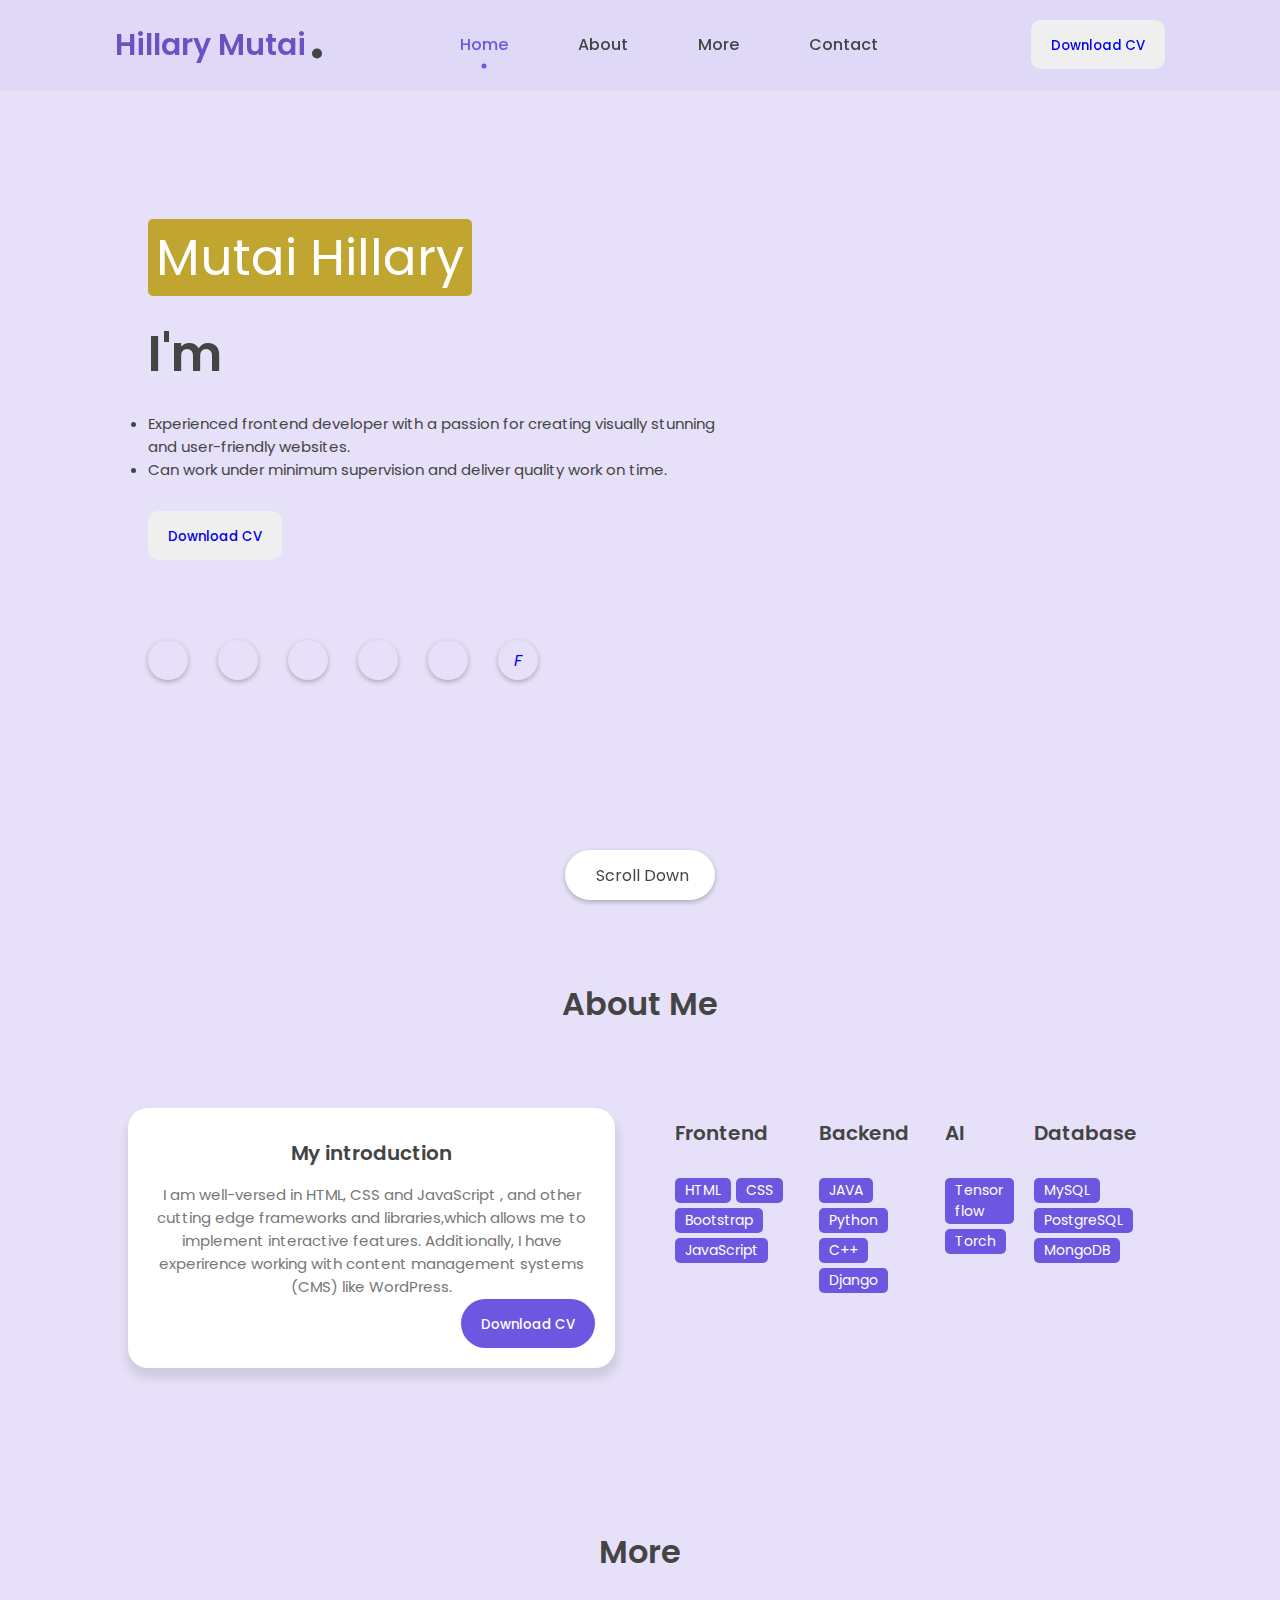
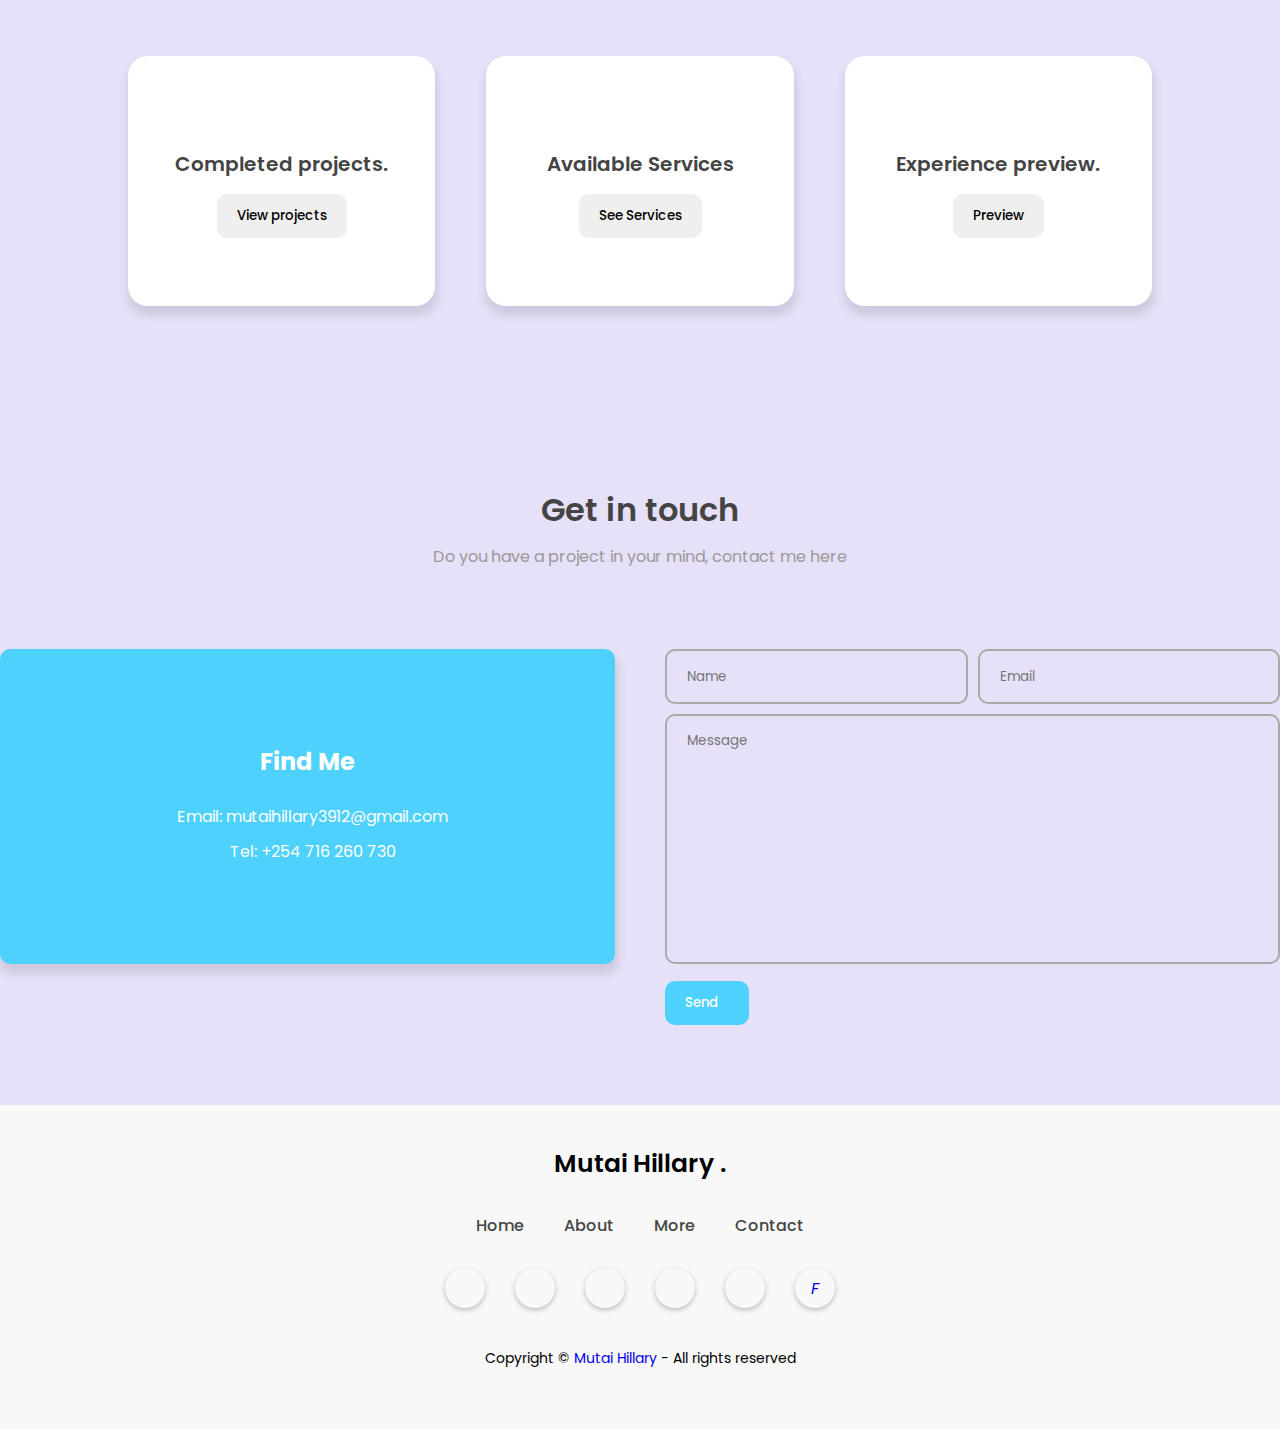
==== commit 0f044be9: "Update index.html" ====
--- a/Mutaihillary.pt/index.html
+++ b/Mutaihillary.pt/index.html
@@ -13,7 +13,7 @@
     <!--<link rel="stylesheet" href="static/style2.css">-->
 
     <!-- --------- FAVICON ---------- -->
-    <link rel="shortcut icon" href="static/file.png" type="image/x-icon">
+    <link rel="shortcut icon" href="file.png" type="image/x-icon">
 
     <title>Portfolio | Mutai Hillary</title>
 </head>
@@ -108,7 +108,7 @@
                 </div>
                 <div class="featured-image">
                     <div class="image">
-                        <img src="static/file.png" alt="avatar">
+                        <img src="file.png" alt="avatar">
                     </div>
                 </div>
                 <div class="scroll-icon-box">
@@ -815,4 +815,4 @@
     </script>
 </body>
 
-</html>+</html>
